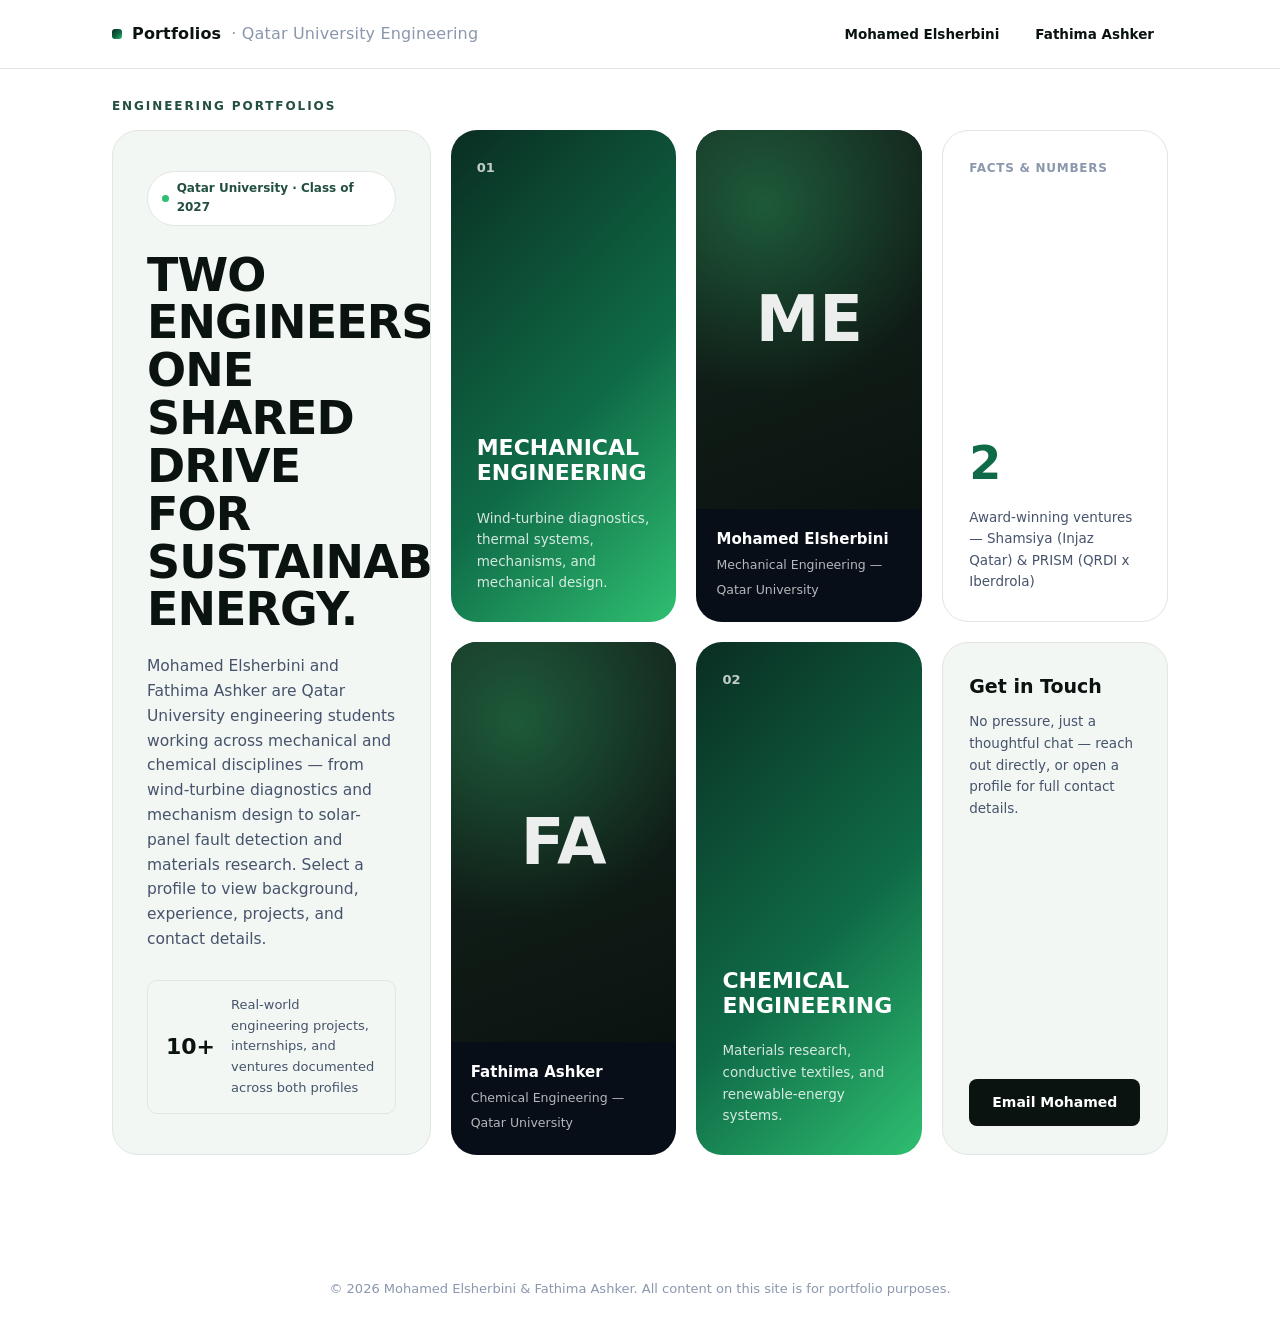
==== index.html @ 74c93607 "https://github.com/sherboXX/portfolio-site.git" ====
<!DOCTYPE html>
<html lang="en">
<head>
<meta charset="UTF-8" />
<meta name="viewport" content="width=device-width, initial-scale=1.0" />
<title>Portfolios — Mohamed Elsherbini &amp; Fathima Ashker</title>
<link rel="stylesheet" href="style.css" />
</head>
<body>

<nav class="site-nav">
  <div class="container">
    <div class="brand">Portfolios <span>· Qatar University Engineering</span></div>
    <ul class="nav-links">
      <li><a href="person1.html">Mohamed Elsherbini</a></li>
      <li><a href="person2.html">Fathima Ashker</a></li>
    </ul>
  </div>
</nav>

<div class="bento-wrap">
  <div class="bento-eyebrow">Engineering Portfolios</div>

  <div class="bento-grid">

    <div class="bento-tile bento-headline">
      <div>
        <span class="eyebrow-pill">Qatar University · Class of 2027</span>
        <h1>Two Engineers.<br />One Shared Drive for Sustainable Energy.</h1>
        <p>Mohamed Elsherbini and Fathima Ashker are Qatar University engineering students
           working across mechanical and chemical disciplines — from wind-turbine diagnostics
           and mechanism design to solar-panel fault detection and materials research. Select a
           profile to view background, experience, projects, and contact details.</p>
      </div>
      <div class="bento-rating">
        <span class="num">10+</span>
        <span class="sub">Real-world engineering projects, internships, and ventures documented across both profiles</span>
      </div>
    </div>

    <a href="person1.html" class="bento-tile bento-category is-link">
      <div class="idx">01</div>
      <div>
        <h3>Mechanical Engineering</h3>
        <div class="desc">Wind-turbine diagnostics, thermal systems, mechanisms, and mechanical design.</div>
      </div>
    </a>

    <a href="person1.html" class="bento-tile bento-portrait is-link">
      <div class="portrait-avatar">ME</div>
      <div class="portrait-caption">
        <strong>Mohamed Elsherbini</strong>
        <span>Mechanical Engineering — Qatar University</span>
      </div>
    </a>

    <div class="bento-tile bento-facts">
      <div class="label">Facts &amp; Numbers</div>
      <div class="big">2</div>
      <div class="desc">Award-winning ventures — Shamsiya (Injaz Qatar) &amp; PRISM (QRDI x Iberdrola)</div>
    </div>

    <a href="person2.html" class="bento-tile bento-portrait is-link">
      <div class="portrait-avatar">FA</div>
      <div class="portrait-caption">
        <strong>Fathima Ashker</strong>
        <span>Chemical Engineering — Qatar University</span>
      </div>
    </a>

    <a href="person2.html" class="bento-tile bento-category is-link">
      <div class="idx">02</div>
      <div>
        <h3>Chemical Engineering</h3>
        <div class="desc">Materials research, conductive textiles, and renewable-energy systems.</div>
      </div>
    </a>

    <div class="bento-tile bento-discuss">
      <div>
        <h3>Get in Touch</h3>
        <p>No pressure, just a thoughtful chat — reach out directly, or open a profile for full contact details.</p>
      </div>
      <a class="btn btn-primary" href="mailto:mohammed.mustafa0705@gmail.com">Email Mohamed</a>
    </div>

  </div>
</div>

<footer class="landing-footer">
  &copy; 2026 Mohamed Elsherbini &amp; Fathima Ashker. All content on this site is for portfolio purposes.
</footer>

</body>
</html>
---- style.css ----
/* =========================================================
   Portfolio Site — Shared Stylesheet
   Professional, minimal, no decorative clutter.
   ========================================================= */

:root {
  --navy-950: #0b1220;
  --navy-900: #0f1729;
  --navy-800: #16213a;
  --navy-700: #1e2c4a;
  --slate-600: #46536b;
  --slate-400: #8a97ad;
  --slate-200: #d8dde6;
  --paper: #ffffff;
  --paper-alt: #f2f7f4;
  --ink: #0b1310;
  --white: #ffffff;
  --accent: #2f6f5e;
  --accent-light: #d9ece6;
  --accent-dark: #234f42;
  --gold: #a97d2f;
  --gold-light: #f7ecd8;
  --gold-dark: #7c5b1f;
  --border: #e0e6e2;
  /* Bento hero gradient — deep forest to vivid emerald */
  --g1: #0a2e22;
  --g2: #0f6b47;
  --g3: #2fbf71;
  --grad-hero: linear-gradient(135deg, var(--g1) 0%, var(--g2) 58%, var(--g3) 100%);
  --shadow-sm: 0 1px 2px rgba(11, 19, 16, 0.06);
  --shadow-md: 0 8px 24px rgba(11, 19, 16, 0.08);
  --shadow-lg: 0 20px 48px rgba(11, 19, 16, 0.14);
  --radius: 10px;
  --radius-lg: 16px;
  --radius-xl: 26px;
  --max-width: 1120px;
  --font: "Inter", "Segoe UI", system-ui, -apple-system, Roboto, Helvetica, Arial, sans-serif;
}

* {
  box-sizing: border-box;
}

html {
  scroll-behavior: smooth;
}

body {
  margin: 0;
  font-family: var(--font);
  color: var(--ink);
  background: var(--paper);
  line-height: 1.6;
  -webkit-font-smoothing: antialiased;
}

img {
  max-width: 100%;
  display: block;
}

a {
  color: inherit;
  text-decoration: none;
}

.container {
  max-width: var(--max-width);
  margin: 0 auto;
  padding: 0 32px;
}

/* ---------- Top Navigation ---------- */

.site-nav {
  position: sticky;
  top: 0;
  z-index: 40;
  background: rgba(255, 255, 255, 0.92);
  backdrop-filter: saturate(140%) blur(8px);
  border-bottom: 1px solid var(--border);
}

.site-nav .container {
  display: flex;
  align-items: center;
  justify-content: space-between;
  height: 68px;
}

.site-nav .brand {
  color: var(--ink);
  font-weight: 800;
  font-size: 16px;
  letter-spacing: 0.01em;
  display: inline-flex;
  align-items: center;
  gap: 10px;
}

.site-nav .brand::before {
  content: "";
  width: 10px;
  height: 10px;
  border-radius: 3px;
  background: var(--grad-hero);
  display: inline-block;
}

.site-nav .brand span {
  color: var(--slate-400);
  font-weight: 500;
}

.site-nav .nav-links {
  display: flex;
  gap: 8px;
  list-style: none;
  margin: 0;
  padding: 0;
}

.site-nav .nav-links a {
  color: var(--ink);
  font-size: 13.5px;
  font-weight: 600;
  padding: 8px 14px;
  border-radius: 100px;
  transition: background 0.15s ease, color 0.15s ease;
}

.site-nav .nav-links a:hover {
  background: var(--accent-light);
  color: var(--accent-dark);
}

.site-nav .back-link {
  color: var(--ink);
  font-size: 14px;
  font-weight: 700;
  display: inline-flex;
  align-items: center;
  gap: 6px;
}

.site-nav .back-link:hover {
  color: var(--accent-dark);
}

/* ---------- Landing Page: Bento Grid ---------- */

.bento-wrap {
  max-width: var(--max-width);
  margin: 0 auto;
  padding: 28px 32px 96px;
}

.bento-eyebrow {
  text-transform: uppercase;
  letter-spacing: 0.16em;
  font-size: 12px;
  font-weight: 700;
  color: var(--accent-dark);
  margin-bottom: 14px;
}

.bento-grid {
  display: grid;
  grid-template-columns: 1.2fr 0.85fr 0.85fr 0.85fr;
  grid-template-rows: repeat(2, minmax(220px, auto));
  gap: 20px;
}

@media (max-width: 980px) {
  .bento-grid {
    grid-template-columns: 1fr 1fr;
    grid-template-rows: auto;
  }
}

@media (max-width: 600px) {
  .bento-grid {
    grid-template-columns: 1fr;
  }
}

.bento-tile {
  border-radius: var(--radius-xl);
  padding: 28px 26px;
  display: flex;
  flex-direction: column;
  position: relative;
  overflow: hidden;
  transition: transform 0.2s ease, box-shadow 0.2s ease;
}

.bento-tile.is-link {
  cursor: pointer;
}

.bento-tile.is-link:hover {
  transform: translateY(-3px);
  box-shadow: var(--shadow-lg);
}

.bento-headline {
  grid-row: 1 / 3;
  background: var(--paper-alt);
  border: 1px solid var(--border);
  justify-content: space-between;
  padding: 40px 34px;
}

.bento-headline .eyebrow-pill {
  display: inline-flex;
  align-items: center;
  gap: 8px;
  align-self: flex-start;
  background: var(--white);
  border: 1px solid var(--border);
  color: var(--accent-dark);
  font-size: 12px;
  font-weight: 700;
  padding: 7px 14px;
  border-radius: 100px;
  margin-bottom: 26px;
}

.bento-headline .eyebrow-pill::before {
  content: "";
  width: 7px;
  height: 7px;
  border-radius: 50%;
  background: var(--g3);
}

.bento-headline h1 {
  font-size: 46px;
  line-height: 1.04;
  font-weight: 800;
  letter-spacing: -0.02em;
  color: var(--ink);
  text-transform: uppercase;
  margin: 0 0 20px;
}

.bento-headline p {
  color: var(--slate-600);
  font-size: 15.5px;
  max-width: 380px;
  margin: 0 0 28px;
}

.bento-rating {
  display: flex;
  align-items: center;
  gap: 16px;
  border: 1px solid var(--border);
  border-radius: var(--radius);
  padding: 14px 18px;
  margin-top: auto;
}

.bento-rating .num {
  font-size: 22px;
  font-weight: 800;
  color: var(--ink);
}

.bento-rating .sub {
  font-size: 13px;
  color: var(--slate-600);
}

.bento-category {
  background: var(--grad-hero);
  color: var(--white);
  justify-content: space-between;
}

.bento-category .idx {
  font-size: 13px;
  font-weight: 700;
  color: rgba(255, 255, 255, 0.75);
  margin-bottom: 18px;
}

.bento-category h3 {
  font-size: 22px;
  font-weight: 800;
  line-height: 1.15;
  text-transform: uppercase;
  margin: 0 0 auto;
}

.bento-category .desc {
  font-size: 13.5px;
  color: rgba(255, 255, 255, 0.82);
  margin-top: 22px;
}

.bento-portrait {
  background: var(--navy-950);
  color: var(--white);
  justify-content: flex-end;
  padding: 0;
}

.bento-portrait .portrait-avatar {
  flex: 1;
  display: flex;
  align-items: center;
  justify-content: center;
  font-size: 64px;
  font-weight: 800;
  color: rgba(255, 255, 255, 0.92);
  background:
    radial-gradient(circle at 30% 20%, rgba(47, 191, 113, 0.35), transparent 55%),
    linear-gradient(160deg, #16281f 0%, #0b1310 100%);
}

.bento-portrait .portrait-caption {
  padding: 18px 20px 20px;
  background: rgba(0, 0, 0, 0.25);
}

.bento-portrait .portrait-caption strong {
  display: block;
  font-size: 15px;
  font-weight: 700;
}

.bento-portrait .portrait-caption span {
  font-size: 12.5px;
  color: rgba(255, 255, 255, 0.7);
}

.bento-facts {
  background: var(--white);
  border: 1px solid var(--border);
  justify-content: space-between;
}

.bento-facts .label {
  font-size: 12px;
  font-weight: 700;
  text-transform: uppercase;
  letter-spacing: 0.06em;
  color: var(--slate-400);
}

.bento-facts .big {
  font-size: 46px;
  font-weight: 800;
  color: var(--g2);
  letter-spacing: -0.02em;
  margin-top: auto;
}

.bento-facts .desc {
  font-size: 13.5px;
  color: var(--slate-600);
  margin-top: 6px;
}

.bento-discuss {
  background: var(--paper-alt);
  border: 1px solid var(--border);
  justify-content: space-between;
}

.bento-discuss h3 {
  font-size: 19px;
  font-weight: 800;
  color: var(--ink);
  margin: 0 0 10px;
}

.bento-discuss p {
  font-size: 13.5px;
  color: var(--slate-600);
  margin: 0;
}

.bento-discuss .btn {
  margin-top: 22px;
  align-self: flex-start;
}

.avatar {
  width: 96px;
  height: 96px;
  border-radius: 50%;
  margin: 0 auto 20px;
  display: flex;
  align-items: center;
  justify-content: center;
  font-size: 30px;
  font-weight: 700;
  color: var(--white);
  background: linear-gradient(135deg, var(--accent) 0%, var(--accent-dark) 100%);
  letter-spacing: 0.02em;
}

.profile-card h2 {
  font-size: 21px;
  margin: 0 0 4px;
  font-weight: 700;
}

.profile-card .role {
  color: var(--slate-600);
  font-size: 14px;
  margin-bottom: 18px;
}

.profile-card .blurb {
  color: var(--slate-600);
  font-size: 14px;
  margin-bottom: 26px;
}

.btn {
  display: inline-flex;
  align-items: center;
  justify-content: center;
  gap: 8px;
  padding: 11px 22px;
  border-radius: 8px;
  font-size: 14px;
  font-weight: 600;
  cursor: pointer;
  border: 1px solid transparent;
  transition: background 0.15s ease, color 0.15s ease, border-color 0.15s ease;
}

.btn-primary {
  background: var(--ink);
  color: var(--white);
}

.btn-primary:hover {
  background: var(--accent-dark);
}

.btn-outline {
  background: transparent;
  color: var(--ink);
  border-color: var(--border);
}

.btn-outline:hover {
  border-color: var(--ink);
}

.btn-sm {
  padding: 8px 16px;
  font-size: 13px;
}

.landing-footer {
  text-align: center;
  padding: 28px 0 40px;
  color: var(--slate-400);
  font-size: 13px;
}

/* ---------- Profile Page Header: Bento Style ---------- */

.profile-header {
  padding: 28px 0 0;
}

.profile-header .container {
  display: grid;
  grid-template-columns: 1.6fr 0.9fr;
  gap: 20px;
}

@media (max-width: 780px) {
  .profile-header .container {
    grid-template-columns: 1fr;
  }
}

.profile-header .header-main {
  background: var(--grad-hero);
  color: var(--white);
  border-radius: var(--radius-xl);
  padding: 44px 40px;
  display: flex;
  align-items: center;
  gap: 28px;
}

.profile-header .avatar {
  width: 108px;
  height: 108px;
  font-size: 34px;
  flex-shrink: 0;
  background: rgba(255, 255, 255, 0.14);
  border: 1px solid rgba(255, 255, 255, 0.35);
  box-shadow: none;
}

.profile-header h1 {
  font-size: 30px;
  font-weight: 800;
  margin: 0 0 6px;
  letter-spacing: -0.01em;
  text-transform: uppercase;
}

.profile-header .role {
  font-size: 15.5px;
  color: rgba(255, 255, 255, 0.85);
  font-weight: 500;
  margin-bottom: 14px;
}

.profile-header .meta {
  display: flex;
  flex-wrap: wrap;
  gap: 16px;
  color: rgba(255, 255, 255, 0.85);
  font-size: 13.5px;
}

.profile-header .meta span {
  display: inline-flex;
  align-items: center;
  gap: 6px;
}

.profile-header .header-stat {
  background: var(--paper-alt);
  border: 1px solid var(--border);
  border-radius: var(--radius-xl);
  padding: 26px 28px;
  display: flex;
  flex-direction: column;
  justify-content: space-between;
}

.profile-header .header-stat .label {
  font-size: 12px;
  font-weight: 700;
  text-transform: uppercase;
  letter-spacing: 0.06em;
  color: var(--slate-400);
}

.profile-header .header-stat .big {
  font-size: 44px;
  font-weight: 800;
  color: var(--g2);
  letter-spacing: -0.02em;
  margin: 10px 0 4px;
}

.profile-header .header-stat .desc {
  font-size: 13px;
  color: var(--slate-600);
}

@media (max-width: 640px) {
  .profile-header .header-main {
    flex-direction: column;
    text-align: center;
  }
  .profile-header .meta {
    justify-content: center;
  }
}

/* ---------- Sections ---------- */

section.block {
  padding: 64px 0;
  border-bottom: 1px solid var(--border);
}

section.block:last-of-type {
  border-bottom: none;
}

.section-label {
  text-transform: uppercase;
  letter-spacing: 0.14em;
  font-size: 12px;
  font-weight: 700;
  color: var(--accent-dark);
  margin-bottom: 10px;
}

.section-title {
  font-size: 28px;
  font-weight: 800;
  margin: 0 0 36px;
  color: var(--ink);
  text-transform: uppercase;
  letter-spacing: -0.01em;
}

/* Summary */

.summary-grid {
  display: grid;
  grid-template-columns: 1.1fr 0.9fr;
  gap: 48px;
}

@media (max-width: 720px) {
  .summary-grid {
    grid-template-columns: 1fr;
  }
}

.summary-grid p {
  color: var(--slate-600);
  font-size: 15.5px;
  margin: 0 0 16px;
}

.summary-grid h3 {
  font-size: 13px;
  text-transform: uppercase;
  letter-spacing: 0.08em;
  color: var(--ink);
  margin: 0 0 14px;
}

.skill-tags {
  display: flex;
  flex-wrap: wrap;
  gap: 10px;
  margin-bottom: 28px;
}

.skill-tag {
  background: var(--white);
  border: 1px solid var(--border);
  color: var(--ink);
  font-size: 13px;
  font-weight: 500;
  padding: 7px 14px;
  border-radius: 100px;
}

.goals-box {
  background: var(--accent-light);
  border-radius: var(--radius);
  padding: 22px 24px;
  border-left: 3px solid var(--accent);
}

.goals-box p {
  color: var(--accent-dark);
  margin: 0;
  font-size: 14.5px;
}

/* Experience */

.timeline {
  position: relative;
  padding-left: 28px;
  border-left: 2px solid var(--border);
}

.timeline-item {
  position: relative;
  padding-bottom: 40px;
}

.timeline-item:last-child {
  padding-bottom: 0;
}

.timeline-item::before {
  content: "";
  position: absolute;
  left: -34px;
  top: 4px;
  width: 12px;
  height: 12px;
  border-radius: 50%;
  background: var(--white);
  border: 3px solid var(--accent);
}

.timeline-item .item-top {
  display: flex;
  justify-content: space-between;
  align-items: baseline;
  flex-wrap: wrap;
  gap: 8px;
  margin-bottom: 4px;
}

.timeline-item h3 {
  font-size: 17px;
  font-weight: 700;
  margin: 0;
  color: var(--ink);
}

.timeline-item .dates {
  font-size: 13px;
  color: var(--slate-400);
  font-weight: 600;
  white-space: nowrap;
}

.timeline-item .org {
  font-size: 14px;
  color: var(--accent-dark);
  font-weight: 600;
  margin-bottom: 10px;
}

.timeline-item ul {
  margin: 0;
  padding-left: 18px;
  color: var(--slate-600);
  font-size: 14.5px;
}

.timeline-item li {
  margin-bottom: 5px;
}

.timeline-item li::marker {
  color: var(--accent);
}

.resume-cta {
  margin-top: 36px;
}

.timeline-actions {
  margin-top: 12px;
  display: flex;
  gap: 10px;
  flex-wrap: wrap;
}

.cert-list {
  margin: 0;
  padding-left: 18px;
  color: var(--slate-600);
  font-size: 14.5px;
}

.cert-list li {
  margin-bottom: 8px;
}

.cert-list li::marker {
  color: var(--accent);
}

/* Flagship achievement highlight */
.timeline-item.flagship {
  background: var(--gold-light);
  border: 1px solid #ecdcb6;
  border-radius: var(--radius);
  padding: 22px 24px 26px;
  margin-bottom: 8px;
}

.timeline-item.flagship::before {
  border-color: var(--gold);
  background: var(--gold-light);
}

.timeline-item.flagship .org {
  color: var(--gold-dark);
}

.timeline-item.flagship li::marker {
  color: var(--gold);
}

.flagship-badge {
  display: inline-block;
  font-size: 12px;
  font-weight: 700;
  letter-spacing: 0.03em;
  text-transform: uppercase;
  color: var(--gold-dark);
  background: #fff;
  border: 1px solid var(--gold);
  padding: 4px 10px;
  border-radius: 100px;
  margin-bottom: 10px;
}

.timeline-item.flagship .btn-outline {
  border-color: var(--gold);
  color: var(--gold-dark);
}

.timeline-item.flagship .btn-outline:hover {
  background: var(--gold);
  border-color: var(--gold);
  color: var(--white);
}

/* Projects */

.project-grid {
  display: grid;
  grid-template-columns: repeat(2, 1fr);
  gap: 28px;
}

@media (max-width: 720px) {
  .project-grid {
    grid-template-columns: 1fr;
  }
}

.project-card {
  background: var(--white);
  border: 1px solid var(--border);
  border-radius: var(--radius-lg);
  overflow: hidden;
  box-shadow: var(--shadow-sm);
  transition: box-shadow 0.2s ease, transform 0.2s ease;
}

.project-card:hover {
  box-shadow: var(--shadow-md);
  transform: translateY(-2px);
}

.project-thumb {
  height: 160px;
  display: flex;
  align-items: center;
  justify-content: center;
  color: rgba(255, 255, 255, 0.85);
  font-size: 13px;
  font-weight: 600;
  letter-spacing: 0.04em;
  text-transform: uppercase;
}

.project-thumb.grad-1 { background: linear-gradient(135deg, #0a2e22, #2fbf71); }
.project-thumb.grad-2 { background: linear-gradient(135deg, #234f42, #6fae8e); }
.project-thumb.grad-3 { background: linear-gradient(135deg, #0f6b47, #1a3d2e); }
.project-thumb.grad-4 { background: linear-gradient(135deg, #16281f, #0b1310); }

.project-body {
  padding: 22px 24px 24px;
}

.project-body h3 {
  font-size: 17px;
  margin: 0 0 8px;
  font-weight: 700;
  color: var(--ink);
}

.project-body p {
  font-size: 14px;
  color: var(--slate-600);
  margin: 0 0 16px;
}

.project-tags {
  display: flex;
  flex-wrap: wrap;
  gap: 6px;
  margin-bottom: 18px;
}

.project-tags span {
  font-size: 11.5px;
  font-weight: 600;
  color: var(--accent-dark);
  background: var(--accent-light);
  padding: 4px 10px;
  border-radius: 100px;
}

.project-actions {
  display: flex;
  gap: 10px;
  flex-wrap: wrap;
}

/* Featured project card — spans full grid width, image + content side by side */

.project-card.featured {
  grid-column: 1 / -1;
  display: grid;
  grid-template-columns: 1.05fr 1fr;
}

@media (max-width: 780px) {
  .project-card.featured {
    grid-template-columns: 1fr;
  }
}

.project-card.featured .project-thumb {
  height: auto;
  min-height: 260px;
  padding: 0;
  background: var(--navy-950);
}

.project-card.featured .project-thumb img {
  width: 100%;
  height: 100%;
  object-fit: cover;
  display: block;
}

.project-card.featured .project-body {
  padding: 30px 32px;
}

.project-card.featured h3 {
  font-size: 20px;
}

.project-card.featured .featured-badge {
  display: inline-block;
  font-size: 11px;
  font-weight: 700;
  letter-spacing: 0.08em;
  text-transform: uppercase;
  color: var(--accent-dark);
  background: var(--accent-light);
  padding: 5px 12px;
  border-radius: 100px;
  margin-bottom: 12px;
}

.project-card.featured .stat-row {
  display: flex;
  flex-wrap: wrap;
  gap: 20px;
  margin: 18px 0 20px;
  padding: 16px 0;
  border-top: 1px solid var(--border);
  border-bottom: 1px solid var(--border);
}

.project-card.featured .stat-row div {
  min-width: 110px;
}

.project-card.featured .stat-row .stat-value {
  font-size: 17px;
  font-weight: 700;
  color: var(--ink);
  display: block;
}

.project-card.featured .stat-row .stat-label {
  font-size: 11.5px;
  color: var(--slate-400);
  text-transform: uppercase;
  letter-spacing: 0.05em;
}

/* Contact */

.contact-card {
  background: var(--grad-hero);
  border-radius: var(--radius-xl);
  padding: 44px 40px;
  color: var(--white);
  display: flex;
  align-items: center;
  justify-content: space-between;
  gap: 24px;
  flex-wrap: wrap;
}

.contact-card h3 {
  font-size: 20px;
  margin: 0 0 8px;
}

.contact-card p {
  color: var(--slate-200);
  margin: 0;
  font-size: 14.5px;
  max-width: 420px;
}

.contact-links {
  display: flex;
  gap: 12px;
  flex-wrap: wrap;
}

.contact-links .btn-outline {
  color: var(--white);
  border-color: rgba(255, 255, 255, 0.28);
}

.contact-links .btn-outline:hover {
  border-color: var(--white);
  background: rgba(255, 255, 255, 0.06);
}

/* ---------- Site Footer ---------- */

.site-footer {
  text-align: center;
  padding: 32px 0;
  color: var(--slate-400);
  font-size: 13px;
  border-top: 1px solid var(--border);
}

/* =========================================================
   View-Only Document Viewer (Modal)
   ========================================================= */

.viewer-overlay {
  position: fixed;
  inset: 0;
  background: rgba(11, 18, 32, 0.82);
  display: none;
  align-items: center;
  justify-content: center;
  z-index: 100;
  padding: 32px 16px;
}

.viewer-overlay.open {
  display: flex;
}

.viewer-panel {
  background: var(--navy-950);
  border-radius: 14px;
  width: min(760px, 100%);
  max-height: 90vh;
  display: flex;
  flex-direction: column;
  overflow: hidden;
  box-shadow: 0 40px 80px rgba(0, 0, 0, 0.5);
}

.viewer-topbar {
  display: flex;
  align-items: center;
  justify-content: space-between;
  padding: 14px 20px;
  border-bottom: 1px solid rgba(255, 255, 255, 0.08);
  color: var(--white);
  flex-shrink: 0;
}

.viewer-topbar .viewer-title {
  font-size: 14px;
  font-weight: 600;
}

.viewer-topbar .viewer-note {
  font-size: 11.5px;
  color: var(--slate-400);
  margin-top: 2px;
}

.viewer-close {
  background: rgba(255, 255, 255, 0.08);
  border: none;
  color: var(--white);
  width: 32px;
  height: 32px;
  border-radius: 8px;
  font-size: 16px;
  cursor: pointer;
  display: flex;
  align-items: center;
  justify-content: center;
}

.viewer-close:hover {
  background: rgba(255, 255, 255, 0.18);
}

.viewer-body {
  overflow-y: auto;
  padding: 20px;
  display: flex;
  flex-direction: column;
  align-items: center;
  gap: 16px;
  background: #232f47;
  user-select: none;
  -webkit-user-select: none;
}

.viewer-body canvas {
  box-shadow: 0 4px 18px rgba(0, 0, 0, 0.35);
  max-width: 100%;
  pointer-events: none;
}

.viewer-loading {
  color: var(--slate-200);
  font-size: 13.5px;
  padding: 40px 0;
}

.viewer-pagenav {
  display: flex;
  align-items: center;
  justify-content: center;
  gap: 14px;
  padding: 12px 20px;
  border-top: 1px solid rgba(255, 255, 255, 0.08);
  color: var(--slate-200);
  font-size: 13px;
  flex-shrink: 0;
}

.viewer-pagenav button {
  background: rgba(255, 255, 255, 0.08);
  border: none;
  color: var(--white);
  padding: 6px 14px;
  border-radius: 6px;
  cursor: pointer;
  font-size: 13px;
}

.viewer-pagenav button:disabled {
  opacity: 0.35;
  cursor: not-allowed;
}

.viewer-pagenav button:not(:disabled):hover {
  background: rgba(255, 255, 255, 0.16);
}

.doc-trigger {
  display: inline-flex;
  align-items: center;
  gap: 8px;
}
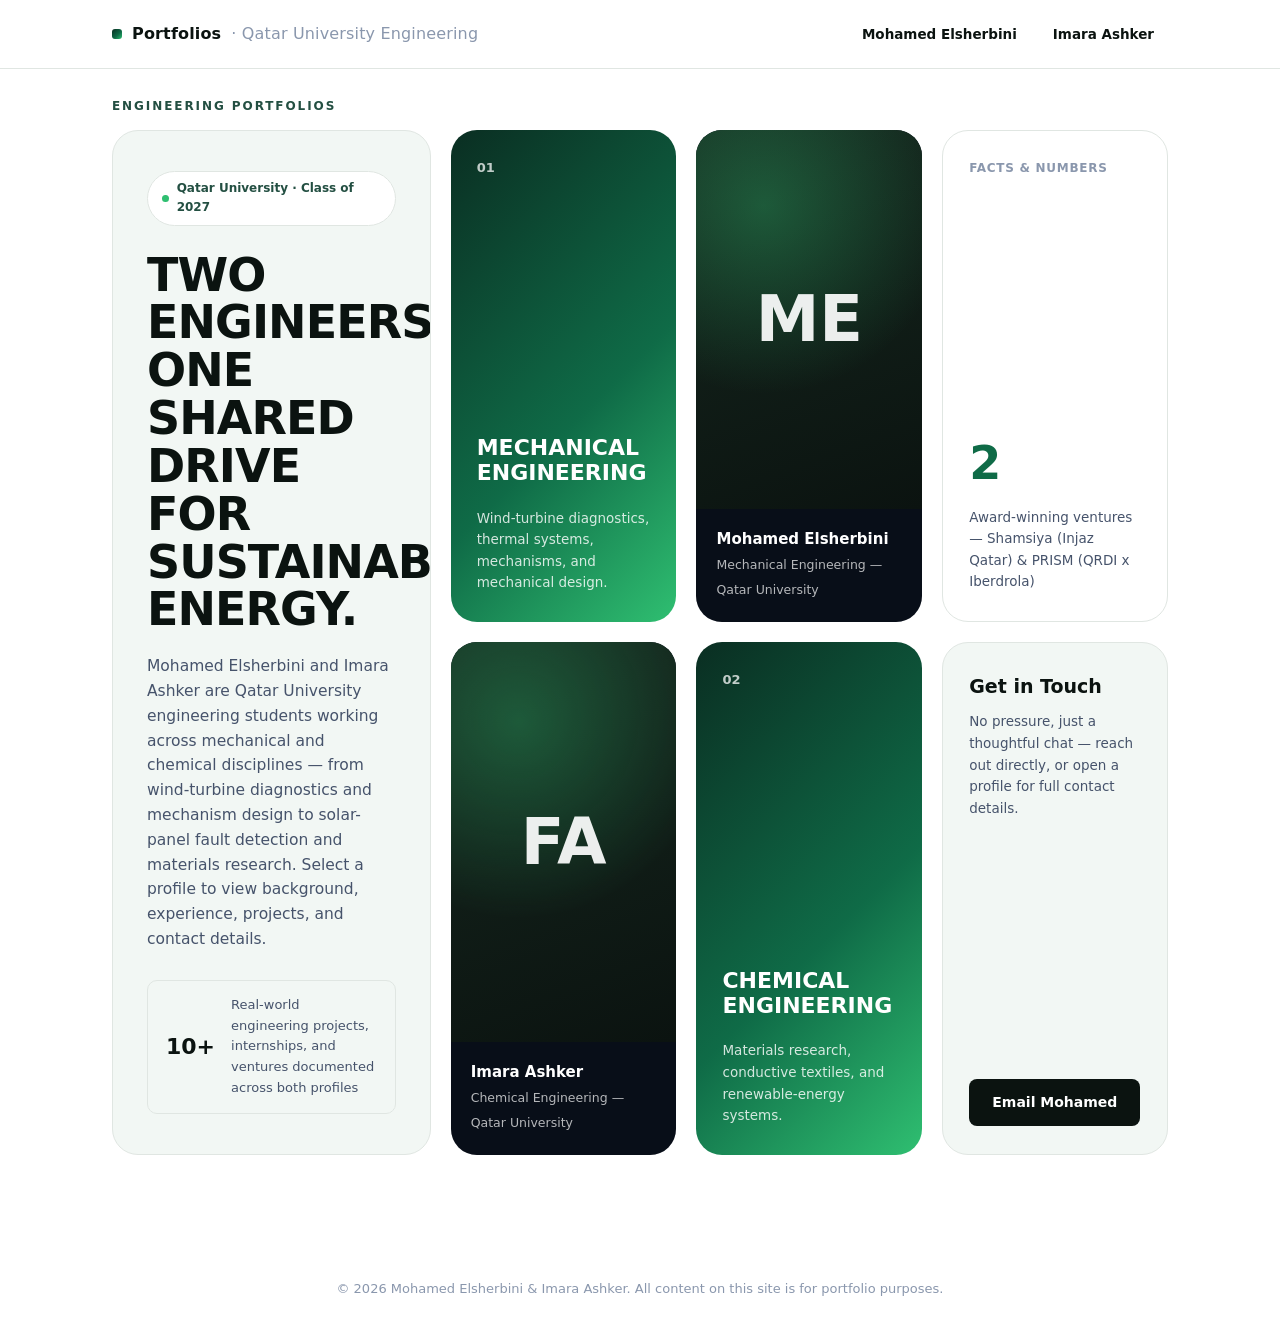
==== commit c4260cc4: "https://github.com/sherboXX/portfolio-site.git" ====
--- a/index.html
+++ b/index.html
@@ -3,7 +3,7 @@
 <head>
 <meta charset="UTF-8" />
 <meta name="viewport" content="width=device-width, initial-scale=1.0" />
-<title>Portfolios — Mohamed Elsherbini &amp; Fathima Ashker</title>
+<title>Portfolios — Mohamed Elsherbini &amp; Imara Ashker</title>
 <link rel="stylesheet" href="style.css" />
 </head>
 <body>
@@ -13,7 +13,7 @@
     <div class="brand">Portfolios <span>· Qatar University Engineering</span></div>
     <ul class="nav-links">
       <li><a href="person1.html">Mohamed Elsherbini</a></li>
-      <li><a href="person2.html">Fathima Ashker</a></li>
+      <li><a href="person2.html">Imara Ashker</a></li>
     </ul>
   </div>
 </nav>
@@ -27,7 +27,7 @@
       <div>
         <span class="eyebrow-pill">Qatar University · Class of 2027</span>
         <h1>Two Engineers.<br />One Shared Drive for Sustainable Energy.</h1>
-        <p>Mohamed Elsherbini and Fathima Ashker are Qatar University engineering students
+        <p>Mohamed Elsherbini and Imara Ashker are Qatar University engineering students
            working across mechanical and chemical disciplines — from wind-turbine diagnostics
            and mechanism design to solar-panel fault detection and materials research. Select a
            profile to view background, experience, projects, and contact details.</p>
@@ -63,7 +63,7 @@
     <a href="person2.html" class="bento-tile bento-portrait is-link">
       <div class="portrait-avatar">FA</div>
       <div class="portrait-caption">
-        <strong>Fathima Ashker</strong>
+        <strong>Imara Ashker</strong>
         <span>Chemical Engineering — Qatar University</span>
       </div>
     </a>
@@ -88,7 +88,7 @@
 </div>
 
 <footer class="landing-footer">
-  &copy; 2026 Mohamed Elsherbini &amp; Fathima Ashker. All content on this site is for portfolio purposes.
+  &copy; 2026 Mohamed Elsherbini &amp; Imara Ashker. All content on this site is for portfolio purposes.
 </footer>
 
 </body>
